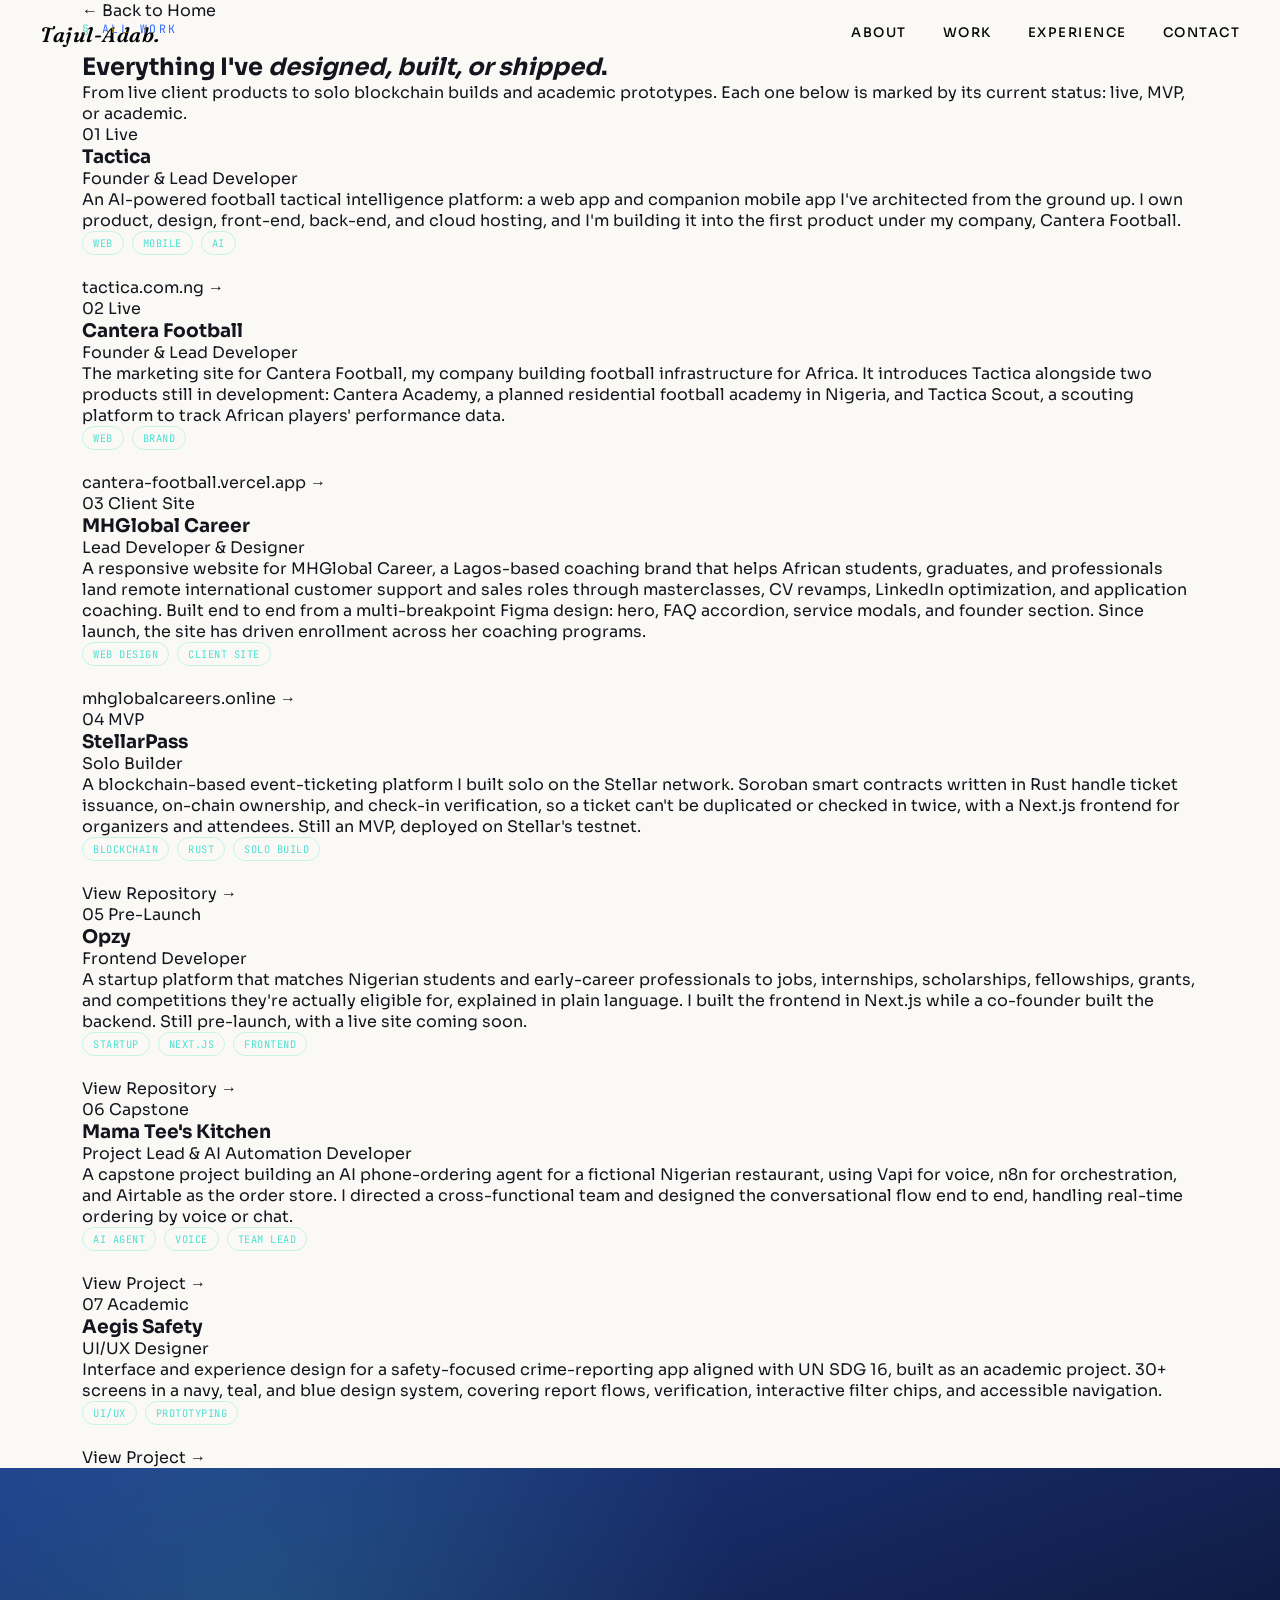
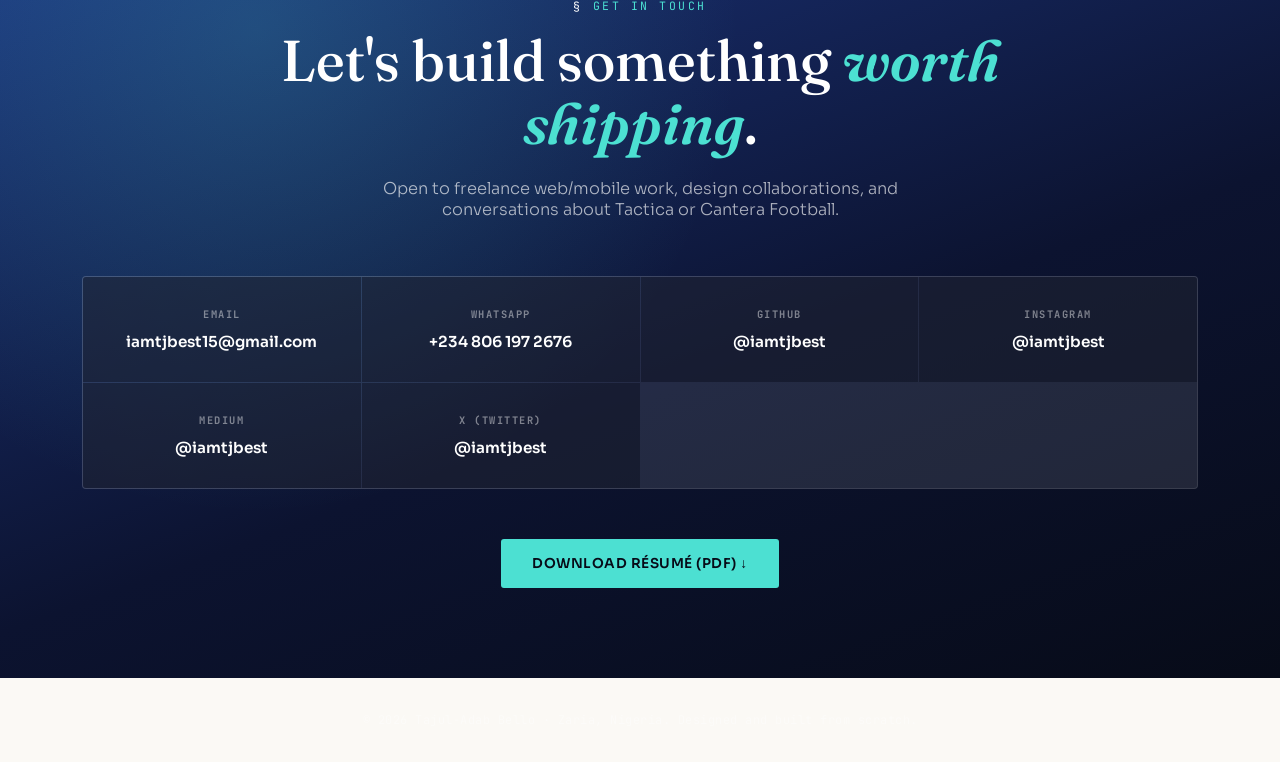
==== work.html @ 855c60cc "Create work.html for portfolio showcase This HTML file serves as a portfolio page showcasing various" ====
<!DOCTYPE html>
<html lang="en">
<head>
<meta charset="UTF-8">
<meta name="viewport" content="width=device-width, initial-scale=1.0">
<title>All Work · Tajul-Adab Bello</title>
<meta name="description" content="Every product Tajul-Adab Bello has designed, built, or shipped: web, mobile, AI automation, and blockchain.">

<link rel="preconnect" href="https://fonts.googleapis.com">
<link rel="preconnect" href="https://fonts.gstatic.com" crossorigin>
<link href="https://fonts.googleapis.com/css2?family=Fraunces:ital,opsz,wght@0,9..144,300;0,9..144,500;0,9..144,700;1,9..144,500;1,9..144,600&family=Sora:wght@300;400;500;600;700&family=JetBrains+Mono:wght@400;500&display=swap" rel="stylesheet">
<link rel="stylesheet" href="style.css">
</head>
<body>

  <nav>
    <a href="index.html#home" class="nav-mark">Tajul-Adab.</a>
    <div class="nav-links">
      <a href="index.html#about">About</a>
      <a href="work.html">Work</a>
      <a href="index.html#experience">Experience</a>
      <a href="index.html#contact">Contact</a>
    </div>
  </nav>

  <!-- WORK HERO -->
  <section class="work-hero">
    <div class="wrap">
      <a href="index.html" class="back-link">← Back to Home</a>
      <div class="kicker">All Work</div>
      <h1>Everything I've <em>designed, built, or shipped</em>.</h1>
      <p>From live client products to solo blockchain builds and academic prototypes. Each one below is marked by its current status: live, MVP, or academic.</p>
    </div>
  </section>

  <!-- WORK LIST -->
  <section class="work-list">
    <div class="wrap">

      <div class="work-item">
        <div class="work-meta">
          <span class="work-num">01</span>
          <span class="work-status is-live">Live</span>
        </div>
        <div class="work-body">
          <h3>Tactica</h3>
          <span class="work-role">Founder &amp; Lead Developer</span>
          <p>An AI-powered football tactical intelligence platform: a web app and companion mobile app I've architected from the ground up. I own product, design, front-end, back-end, and cloud hosting, and I'm building it into the first product under my company, Cantera Football.</p>
          <div class="p-tags"><span>Web</span><span>Mobile</span><span>AI</span></div>
          <a href="http://tactica.com.ng" target="_blank" class="work-link">tactica.com.ng <span>→</span></a>
        </div>
      </div>

      <div class="work-item">
        <div class="work-meta">
          <span class="work-num">02</span>
          <span class="work-status is-live">Live</span>
        </div>
        <div class="work-body">
          <h3>Cantera Football</h3>
          <span class="work-role">Founder &amp; Lead Developer</span>
          <p>The marketing site for Cantera Football, my company building football infrastructure for Africa. It introduces Tactica alongside two products still in development: Cantera Academy, a planned residential football academy in Nigeria, and Tactica Scout, a scouting platform to track African players' performance data.</p>
          <div class="p-tags"><span>Web</span><span>Brand</span></div>
          <a href="https://cantera-football.vercel.app" target="_blank" class="work-link">cantera-football.vercel.app <span>→</span></a>
        </div>
      </div>

      <div class="work-item">
        <div class="work-meta">
          <span class="work-num">03</span>
          <span class="work-status is-live">Client Site</span>
        </div>
        <div class="work-body">
          <h3>MHGlobal Career</h3>
          <span class="work-role">Lead Developer &amp; Designer</span>
          <p>A responsive website for MHGlobal Career, a Lagos-based coaching brand that helps African students, graduates, and professionals land remote international customer support and sales roles through masterclasses, CV revamps, LinkedIn optimization, and application coaching. Built end to end from a multi-breakpoint Figma design: hero, FAQ accordion, service modals, and founder section. Since launch, the site has driven enrollment across her coaching programs.</p>
          <div class="p-tags"><span>Web Design</span><span>Client Site</span></div>
          <a href="https://www.mhglobalcareers.online" target="_blank" class="work-link">mhglobalcareers.online <span>→</span></a>
        </div>
      </div>

      <div class="work-item">
        <div class="work-meta">
          <span class="work-num">04</span>
          <span class="work-status is-mvp">MVP</span>
        </div>
        <div class="work-body">
          <h3>StellarPass</h3>
          <span class="work-role">Solo Builder</span>
          <p>A blockchain-based event-ticketing platform I built solo on the Stellar network. Soroban smart contracts written in Rust handle ticket issuance, on-chain ownership, and check-in verification, so a ticket can't be duplicated or checked in twice, with a Next.js frontend for organizers and attendees. Still an MVP, deployed on Stellar's testnet.</p>
          <div class="p-tags"><span>Blockchain</span><span>Rust</span><span>Solo Build</span></div>
          <a href="https://github.com/iamtjbest/StellarPass" target="_blank" class="work-link">View Repository <span>→</span></a>
        </div>
      </div>

      <div class="work-item">
        <div class="work-meta">
          <span class="work-num">05</span>
          <span class="work-status is-mvp">Pre-Launch</span>
        </div>
        <div class="work-body">
          <h3>Opzy</h3>
          <span class="work-role">Frontend Developer</span>
          <p>A startup platform that matches Nigerian students and early-career professionals to jobs, internships, scholarships, fellowships, grants, and competitions they're actually eligible for, explained in plain language. I built the frontend in Next.js while a co-founder built the backend. Still pre-launch, with a live site coming soon.</p>
          <div class="p-tags"><span>Startup</span><span>Next.js</span><span>Frontend</span></div>
          <a href="https://github.com/iamtjbest/Opzy" target="_blank" class="work-link">View Repository <span>→</span></a>
        </div>
      </div>

      <div class="work-item">
        <div class="work-meta">
          <span class="work-num">06</span>
          <span class="work-status is-mvp">Capstone</span>
        </div>
        <div class="work-body">
          <h3>Mama Tee's Kitchen</h3>
          <span class="work-role">Project Lead &amp; AI Automation Developer</span>
          <p>A capstone project building an AI phone-ordering agent for a fictional Nigerian restaurant, using Vapi for voice, n8n for orchestration, and Airtable as the order store. I directed a cross-functional team and designed the conversational flow end to end, handling real-time ordering by voice or chat.</p>
          <div class="p-tags"><span>AI Agent</span><span>Voice</span><span>Team Lead</span></div>
          <a href="https://mama-tees-kitchen.lovable.app/" target="_blank" class="work-link">View Project <span>→</span></a>
        </div>
      </div>

      <div class="work-item">
        <div class="work-meta">
          <span class="work-num">07</span>
          <span class="work-status is-academic">Academic</span>
        </div>
        <div class="work-body">
          <h3>Aegis Safety</h3>
          <span class="work-role">UI/UX Designer</span>
          <p>Interface and experience design for a safety-focused crime-reporting app aligned with UN SDG 16, built as an academic project. 30+ screens in a navy, teal, and blue design system, covering report flows, verification, interactive filter chips, and accessible navigation.</p>
          <div class="p-tags"><span>UI/UX</span><span>Prototyping</span></div>
          <a href="https://aegissafety.vercel.app/" target="_blank" class="work-link">View Project <span>→</span></a>
        </div>
      </div>

    </div>
  </section>

  <!-- CONTACT -->
  <section class="contact" id="contact">
    <div class="wrap">
      <div class="kicker">Get In Touch</div>
      <h2>Let's build something <em>worth shipping</em>.</h2>
      <p>Open to freelance web/mobile work, design collaborations, and conversations about Tactica or Cantera Football.</p>

      <div class="contact-grid">
        <div class="c-item">
          <h4>Email</h4>
          <a href="mailto:iamtjbest15@gmail.com">iamtjbest15@gmail.com</a>
        </div>
        <div class="c-item">
          <h4>WhatsApp</h4>
          <a href="https://wa.me/2348061972676" target="_blank">+234 806 197 2676</a>
        </div>
        <div class="c-item">
          <h4>GitHub</h4>
          <a href="https://github.com/iamtjbest" target="_blank">@iamtjbest</a>
        </div>
        <div class="c-item">
          <h4>Instagram</h4>
          <a href="https://www.instagram.com/iamtjbest" target="_blank">@iamtjbest</a>
        </div>
        <div class="c-item">
          <h4>Medium</h4>
          <a href="https://medium.com/@iamtjbest" target="_blank">@iamtjbest</a>
        </div>
        <div class="c-item">
          <h4>X (Twitter)</h4>
          <a href="https://x.com/iamtjbest" target="_blank">@iamtjbest</a>
        </div>
      </div>

      <a href="Bello Tajul-Adab Resume.pdf" download class="btn btn-solid">Download Résumé (PDF) ↓</a>
    </div>
  </section>

  <footer>© 2026 Tajul-Adab Bello · Zaria, Nigeria. Designed and built from scratch.</footer>

  <script src="script.js"></script>
</body>
</html>
---- style.css ----
:root{
  /* Core palette */
  --navy-deep:   #070B18;
  --navy:        #0C1330;
  --blue-mid:    #1E3A8A;
  --blue-bright: #2F6BFF;
  --cyan:        #4CE0D2;
  --cream:       #F6F1E7;
  --paper:       #FBF9F5;
  --ink:         #14161F;
  --ink-soft:    #4A4E5C;
  --line:        rgba(20,22,31,0.08);
  --white:       #FFFFFF;

  --serif: 'Fraunces', serif;
  --sans: 'Sora', sans-serif;
  --mono: 'JetBrains Mono', monospace;
}

*{ margin:0; padding:0; box-sizing:border-box; }
html{ scroll-behavior:smooth; }
body{
  font-family: var(--sans);
  color: var(--ink);
  background: var(--paper);
  overflow-x:hidden;
}
img{ max-width:100%; display:block; }
a{ text-decoration:none; color:inherit; }
section{ position:relative; }
.wrap{ max-width:1180px; margin:0 auto; padding:0 32px; }

::selection{ background: var(--cyan); color: var(--navy-deep); }

/* ---------- scroll reveal ---------- */
.reveal{ opacity:0; transform: translateY(28px); transition: opacity .8s ease, transform .8s ease; }
.reveal.in{ opacity:1; transform:none; }
.reveal.d1{ transition-delay:.08s; }
.reveal.d2{ transition-delay:.16s; }
.reveal.d3{ transition-delay:.24s; }
.reveal.d4{ transition-delay:.32s; }

/* ---------- NAV ---------- */
nav{
  position:fixed; top:0; left:0; right:0; z-index:200;
  display:flex; align-items:center; justify-content:space-between;
  padding: 22px 40px;
  mix-blend-mode: difference;
}
.nav-mark{
  font-family: var(--serif); font-style:italic; font-weight:600;
  font-size:1.3rem; color:#fff; letter-spacing:.5px;
}
.nav-links{ display:flex; gap:36px; }
.nav-links a{
  color:#fff; font-size:.82rem; letter-spacing:1.5px; text-transform:uppercase;
  font-weight:500; position:relative; padding-bottom:4px;
}
.nav-links a::after{
  content:''; position:absolute; left:0; bottom:0; height:1px; width:0;
  background:#fff; transition:width .3s ease;
}
.nav-links a:hover::after{ width:100%; }

/* ---------- HERO ---------- */
.hero{
  min-height: 100vh;
  background:
    radial-gradient(circle at 82% 12%, rgba(76,224,210,0.16), transparent 40%),
    radial-gradient(circle at 10% 85%, rgba(47,107,255,0.35), transparent 45%),
    linear-gradient(155deg, var(--navy-deep) 0%, var(--navy) 45%, var(--blue-mid) 100%);
  color:#fff;
  display:flex;
  align-items:center;
  padding: 140px 0 100px;
  overflow:hidden;
}

/* tactical pitch-line motif */
.pitch-lines{
  position:absolute; inset:0; z-index:0; opacity:.5; pointer-events:none;
}

.hero .wrap{
  position:relative; z-index:2;
  display:grid;
  grid-template-columns: 1.15fr 0.85fr;
  gap: 60px;
  align-items:center;
}

.eyebrow{
  display:inline-flex; align-items:center; gap:10px;
  font-family: var(--mono); font-size:.72rem; letter-spacing:2px; text-transform:uppercase;
  color: var(--cyan); margin-bottom:26px;
}
.eyebrow::before{
  content:''; width:26px; height:1px; background: var(--cyan);
}

.hero h1{
  font-family: var(--serif);
  font-weight:500;
  font-size: clamp(2.6rem, 5.4vw, 4.6rem);
  line-height: 1.03;
  letter-spacing:-1px;
  margin-bottom: 26px;
}
.hero h1 em{
  font-style:italic; font-weight:600;
  background: linear-gradient(100deg, #fff 10%, var(--cyan) 60%, #9fd8ff 100%);
  -webkit-background-clip:text; -webkit-text-fill-color:transparent; background-clip:text;
}

.hero-bio{
  font-size:1.05rem;
  color: rgba(255,255,255,0.72);
  max-width: 520px;
  line-height:1.75;
  margin-bottom: 40px;
  font-weight:300;
}

.hero-ctas{ display:flex; gap:16px; flex-wrap:wrap; margin-bottom:52px; }
.btn{
  display:inline-flex; align-items:center; gap:10px;
  padding: 15px 30px;
  font-size:.85rem; font-weight:600; letter-spacing:.5px; text-transform:uppercase;
  border-radius: 3px;
  border: 1px solid transparent;
  cursor:pointer;
  transition: all .3s ease;
}
.btn-solid{
  background: var(--cyan); color: var(--navy-deep);
}
.btn-solid:hover{ background:#fff; transform: translateY(-3px); }
.btn-ghost{
  border-color: rgba(255,255,255,0.3); color:#fff;
}
.btn-ghost:hover{ border-color:#fff; background:rgba(255,255,255,0.08); transform: translateY(-3px); }

.hero-stats{
  display:flex; gap: 42px;
  border-top: 1px solid rgba(255,255,255,0.15);
  padding-top: 26px;
}
.hero-stats div strong{
  display:block; font-family: var(--serif); font-size:1.7rem; font-weight:600; color:#fff;
}
.hero-stats div span{
  font-family: var(--mono); font-size:.7rem; letter-spacing:1px; text-transform:uppercase;
  color: rgba(255,255,255,0.55);
}

/* Photo frame */
.photo-frame{
  position:relative;
  aspect-ratio: 4/5;
  border-radius: 6px;
  background: linear-gradient(160deg, rgba(255,255,255,0.08), rgba(255,255,255,0.02));
  border: 1px solid rgba(255,255,255,0.15);
  display:flex; align-items:center; justify-content:center;
  overflow:hidden;
}
.photo-frame::before{
  content:''; position:absolute; inset:0;
  background: linear-gradient(155deg, rgba(76,224,210,0.25), transparent 55%);
  z-index:1;
}
.photo-frame img{
  width:100%; height:100%; object-fit:cover;
  filter: grayscale(15%) contrast(1.05);
}
.photo-placeholder{
  width:100%; height:100%;
  display:flex; flex-direction:column; align-items:center; justify-content:center;
  font-family: var(--serif); font-style:italic; font-weight:600;
  color: rgba(255,255,255,0.85);
  text-align:center; gap:14px; padding: 20px;
}
.photo-placeholder .initials{
  font-size: 4.5rem; line-height:1;
  background: linear-gradient(135deg, #fff, var(--cyan));
  -webkit-background-clip:text; -webkit-text-fill-color:transparent; background-clip:text;
}
.photo-placeholder small{
  font-family: var(--mono); font-style:normal; font-weight:400;
  font-size:.68rem; letter-spacing:1px; text-transform:uppercase;
  color: rgba(255,255,255,0.45); max-width:220px; line-height:1.5;
}
.frame-tag{
  position:absolute; bottom:16px; left:16px; right:16px; z-index:2;
  display:flex; justify-content:space-between; align-items:flex-end;
}
.frame-tag span{
  font-family: var(--mono); font-size:.68rem; color: rgba(255,255,255,0.6); letter-spacing:.5px;
}
.status-dot{
  display:inline-flex; align-items:center; gap:6px;
  font-family:var(--mono); font-size:.68rem; color:#9effe9;
}
.status-dot::before{
  content:''; width:6px; height:6px; border-radius:50%; background:#4CE0D2;
  box-shadow: 0 0 8px #4CE0D2;
  animation: pulse 2s infinite;
}
@keyframes pulse{ 0%,100%{opacity:1;} 50%{opacity:.35;} }

/* ---------- marquee ---------- */
.marquee-band{
  background: var(--ink);
  color: var(--cream);
  padding: 16px 0;
  overflow:hidden;
  white-space:nowrap;
  border-top: 1px solid rgba(255,255,255,0.06);
}
.marquee-track{
  display:inline-flex;
  animation: scroll 32s linear infinite;
}
.marquee-track span{
  font-family: var(--mono);
  font-size:.85rem;
  letter-spacing:1.5px;
  text-transform:uppercase;
  padding: 0 28px;
  color: rgba(246,241,231,0.75);
}
.marquee-track span em{ color: var(--cyan); font-style:normal; }
@keyframes scroll{ from{transform:translateX(0);} to{transform:translateX(-50%);} }

/* ---------- section headers ---------- */
.kicker{
  font-family: var(--mono); font-size:.72rem; letter-spacing:2.5px; text-transform:uppercase;
  color: var(--blue-bright); margin-bottom:16px; display:flex; align-items:center; gap:10px;
}
.kicker::before{ content:'§'; color:var(--cyan); }
.section-head{
  font-family: var(--serif); font-weight:500;
  font-size: clamp(2rem, 3.6vw, 3rem);
  letter-spacing:-0.5px;
  margin-bottom: 20px;
  max-width: 620px;
}
.section-head em{ font-style:italic; font-weight:600; color: var(--blue-mid); }

/* ---------- ABOUT / STRENGTHS ---------- */
.about{
  background: var(--paper);
  padding: 130px 0;
}
.about-grid{
  display:grid; grid-template-columns: 1fr 1fr;
  gap: 70px;
  margin-top: 60px;
}
.about-copy p{
  color: var(--ink-soft);
  font-size: 1.02rem;
  line-height:1.85;
  margin-bottom: 20px;
  font-weight:300;
}
.strength{ margin-bottom: 26px; }
.strength-top{
  display:flex; justify-content:space-between; align-items:baseline;
  margin-bottom:8px;
}
.strength-top span:first-child{
  font-weight:600; font-size:.95rem;
}
.strength-top span:last-child{
  font-family: var(--mono); font-size:.7rem; color: var(--ink-soft); text-transform:uppercase; letter-spacing:1px;
}
.bar-track{
  height:6px; background: var(--line); border-radius:6px; overflow:hidden;
}
.bar-fill{
  height:100%; border-radius:6px;
  background: linear-gradient(90deg, var(--blue-mid), var(--cyan));
  width:0%;
  transition: width 1.4s cubic-bezier(.16,1,.3,1);
}
.bar-fill.in{ }

/* ---------- PROJECTS (dark) ---------- */
.projects{
  background: var(--navy-deep);
  color: #fff;
  padding: 130px 0;
  position:relative;
}
.projects .kicker{ color: var(--cyan); }
.projects .kicker::before{ color:#fff; }
.projects .section-head{ color:#fff; }
.projects .section-head em{ color: var(--cyan); }

.project-grid{
  display:grid;
  grid-template-columns: repeat(2, 1fr);
  gap: 24px;
  margin-top: 60px;
}
.p-card{
  background: rgba(255,255,255,0.03);
  border: 1px solid rgba(255,255,255,0.08);
  border-radius: 4px;
  padding: 36px;
  position:relative;
  overflow:hidden;
  transition: transform .4s ease, border-color .4s ease, background .4s ease;
}
.p-card:hover{
  transform: translateY(-6px);
  border-color: rgba(76,224,210,0.4);
  background: rgba(255,255,255,0.05);
}
.p-card .p-num{
  font-family: var(--mono); font-size:.75rem; color: rgba(255,255,255,0.35);
  margin-bottom:20px; display:block;
}
.p-card h3{
  font-family: var(--serif); font-weight:500; font-size:1.6rem;
  margin-bottom:12px;
}
.p-card p{
  color: rgba(255,255,255,0.6); font-size:.92rem; line-height:1.7;
  font-weight:300; margin-bottom: 22px;
}
.p-tags{ display:flex; gap:8px; flex-wrap:wrap; margin-bottom:22px; }
.p-tags span{
  font-family: var(--mono); font-size:.65rem; letter-spacing:.5px; text-transform:uppercase;
  color: var(--cyan); border:1px solid rgba(76,224,210,0.3); padding:4px 10px; border-radius:20px;
}
.p-link{
  font-size:.82rem; font-weight:600; letter-spacing:.5px; text-transform:uppercase;
  color:#fff; display:inline-flex; align-items:center; gap:8px;
}
.p-link span{ transition: transform .3s ease; }
.p-card:hover .p-link span{ transform: translateX(6px); }

.p-card.accent-1{ border-color: rgba(47,107,255,0.25); }
.p-card.accent-2{ border-color: rgba(76,224,210,0.2); }

/* ---------- EXPERIENCE (light warm) ---------- */
.experience{
  background: var(--cream);
  padding: 130px 0;
}
.timeline{ margin-top: 60px; }
.t-item{
  display:grid;
  grid-template-columns: 160px 1fr;
  gap: 40px;
  padding: 34px 0;
  border-top: 1px solid var(--line);
}
.t-item:last-child{ border-bottom: 1px solid var(--line); }
.t-date{
  font-family: var(--mono); font-size:.78rem; letter-spacing:.5px;
  color: var(--blue-mid); font-weight:500; padding-top:4px;
}
.t-role{ font-family: var(--serif); font-weight:600; font-size:1.25rem; margin-bottom:6px; }
.t-org{
  font-family: var(--mono); font-size:.75rem; text-transform:uppercase; letter-spacing:1px;
  color: var(--ink-soft); margin-bottom: 14px; display:block;
}
.t-item p{ color: var(--ink-soft); font-size:.95rem; line-height:1.75; font-weight:300; max-width:640px; }

/* ---------- CONTACT (gradient bookend) ---------- */
.contact{
  background:
    radial-gradient(circle at 20% 20%, rgba(76,224,210,0.18), transparent 40%),
    linear-gradient(160deg, var(--blue-mid) 0%, var(--navy) 60%, var(--navy-deep) 100%);
  color:#fff;
  padding: 130px 0 90px;
  text-align:center;
}
.contact .kicker{ justify-content:center; color: var(--cyan); }
.contact .kicker::before{ color:#fff; }
.contact h2{
  font-family: var(--serif); font-weight:500;
  font-size: clamp(2.2rem, 5vw, 3.6rem);
  max-width: 780px; margin: 0 auto 22px;
  line-height:1.1;
}
.contact h2 em{ font-style:italic; font-weight:600; color: var(--cyan); }
.contact > .wrap > p{
  color: rgba(255,255,255,0.65); max-width:520px; margin: 0 auto 56px;
  font-weight:300; font-size:1.02rem;
}

.contact-grid{
  display:grid; grid-template-columns: repeat(4, 1fr);
  gap: 1px;
  background: rgba(255,255,255,0.1);
  border: 1px solid rgba(255,255,255,0.1);
  border-radius: 4px;
  overflow:hidden;
  margin-bottom: 50px;
}
.c-item{
  background: rgba(10,14,30,0.5);
  padding: 30px 20px;
  transition: background .3s ease;
}
.c-item:hover{ background: rgba(255,255,255,0.06); }
.c-item h4{
  font-family: var(--mono); font-size:.65rem; text-transform:uppercase; letter-spacing:1.5px;
  color: rgba(255,255,255,0.45); margin-bottom:10px;
}
.c-item a, .c-item p{
  font-size:.95rem; font-weight:600; word-break:break-word;
}
.c-item a:hover{ color: var(--cyan); }

footer{
  text-align:center; padding: 34px 20px;
  color: rgba(255,255,255,0.4);
  font-family: var(--mono); font-size:.75rem; letter-spacing:.5px;
}

/* ---------- responsive ---------- */
@media (max-width: 900px){
  nav{ padding:18px 22px; }
  .nav-links{ gap:20px; }
  .hero{ padding: 120px 0 70px; }
  .hero .wrap{ grid-template-columns: 1fr; gap:50px; }
  .photo-frame{ max-width: 320px; margin: 0 auto; aspect-ratio: 1/1; order:-1; }
  .about-grid{ grid-template-columns: 1fr; gap:40px; }
  .project-grid{ grid-template-columns: 1fr; }
  .contact-grid{ grid-template-columns: repeat(2, 1fr); }
  .t-item{ grid-template-columns: 1fr; gap:10px; }
  .hero-stats{ flex-wrap:wrap; gap:26px; }
  .wrap{ padding: 0 22px; }
}
@media (max-width: 480px){
  .nav-links a:nth-child(3), .nav-links a:nth-child(4){ display:none; }
  .contact-grid{ grid-template-columns: 1fr; }
}
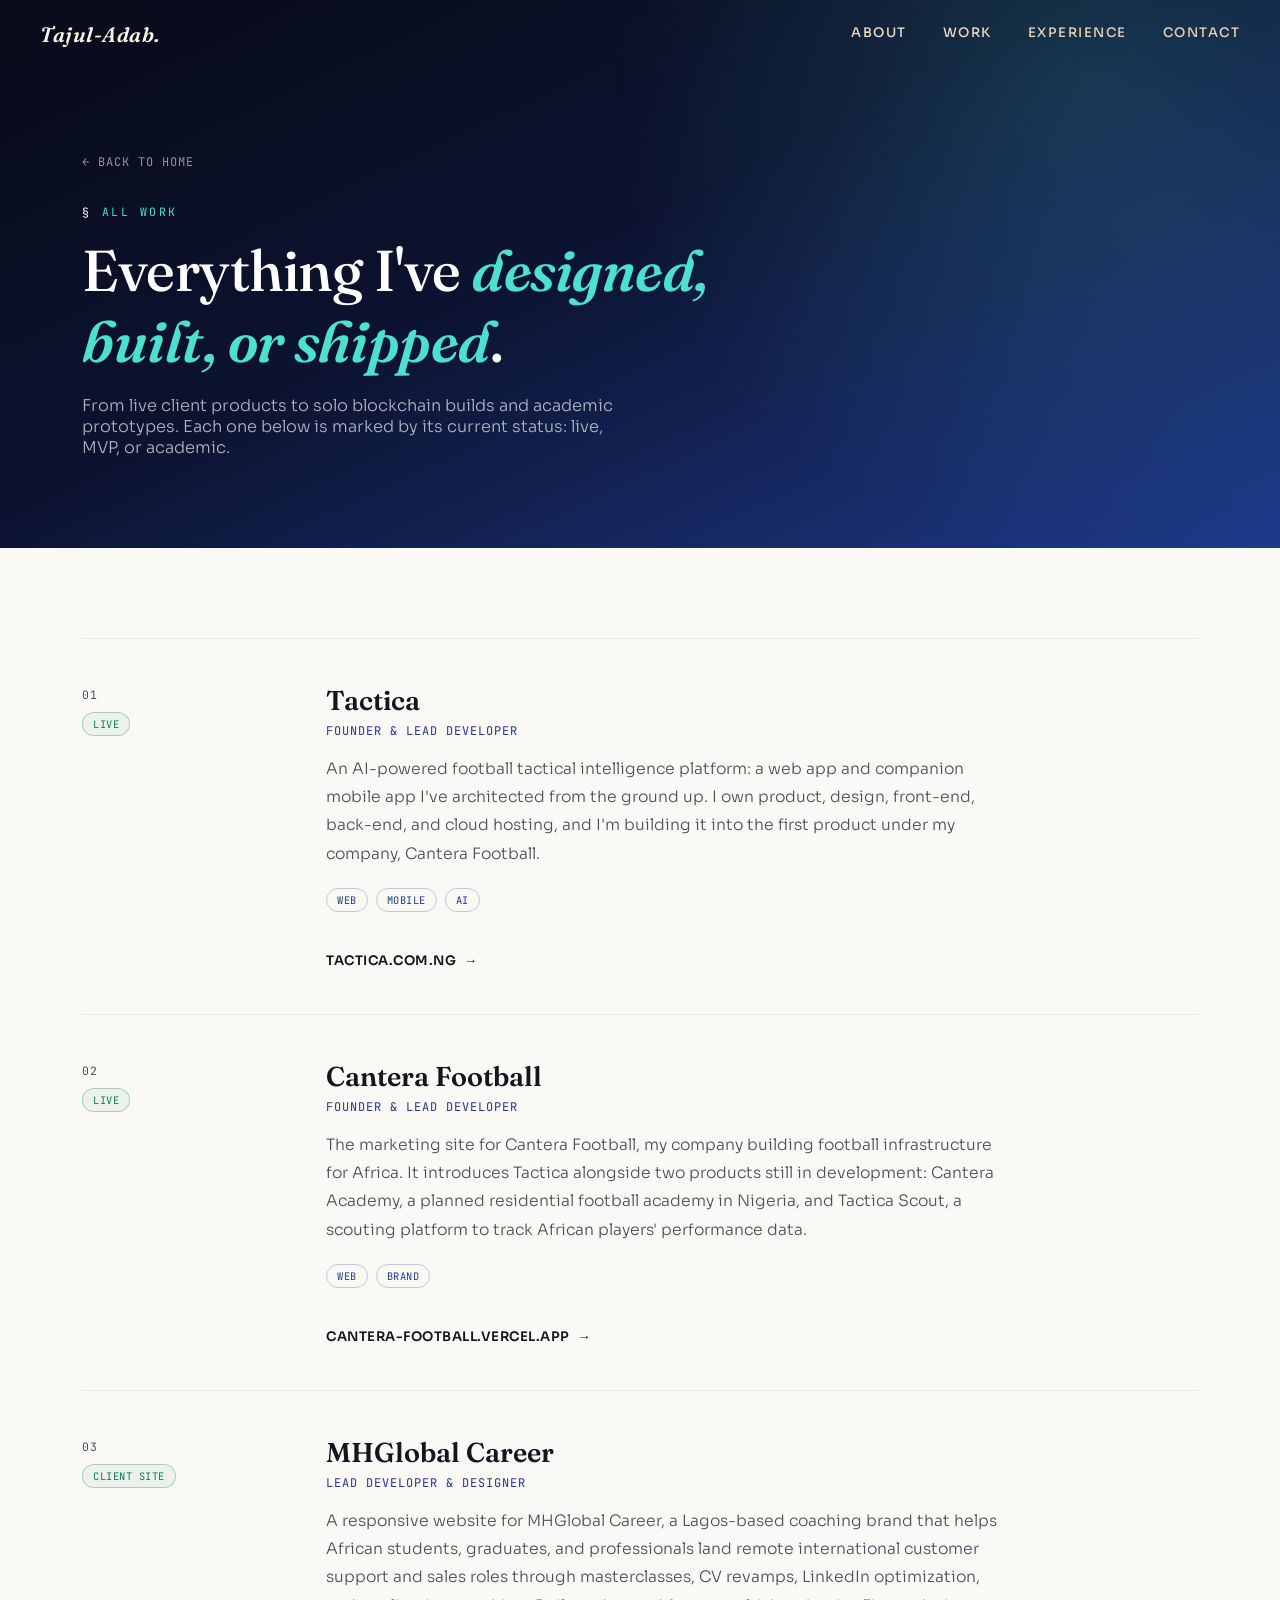
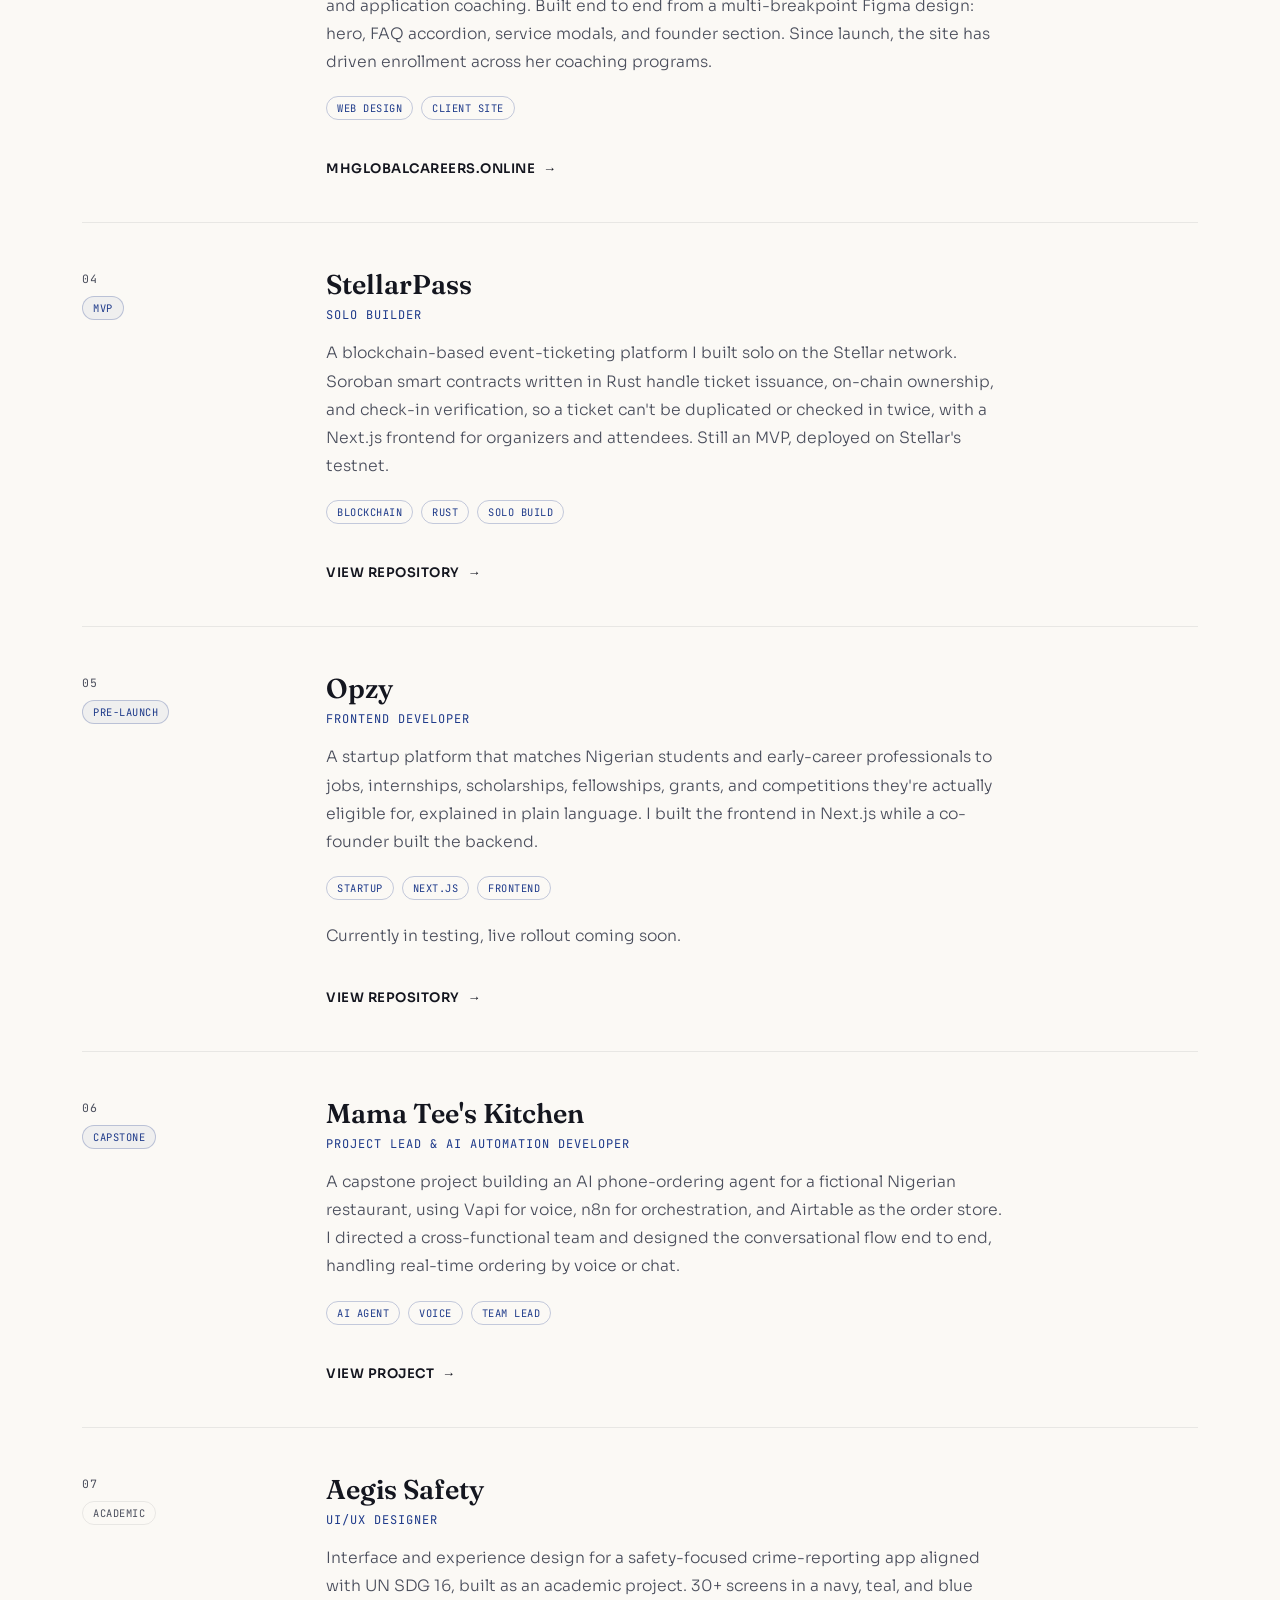
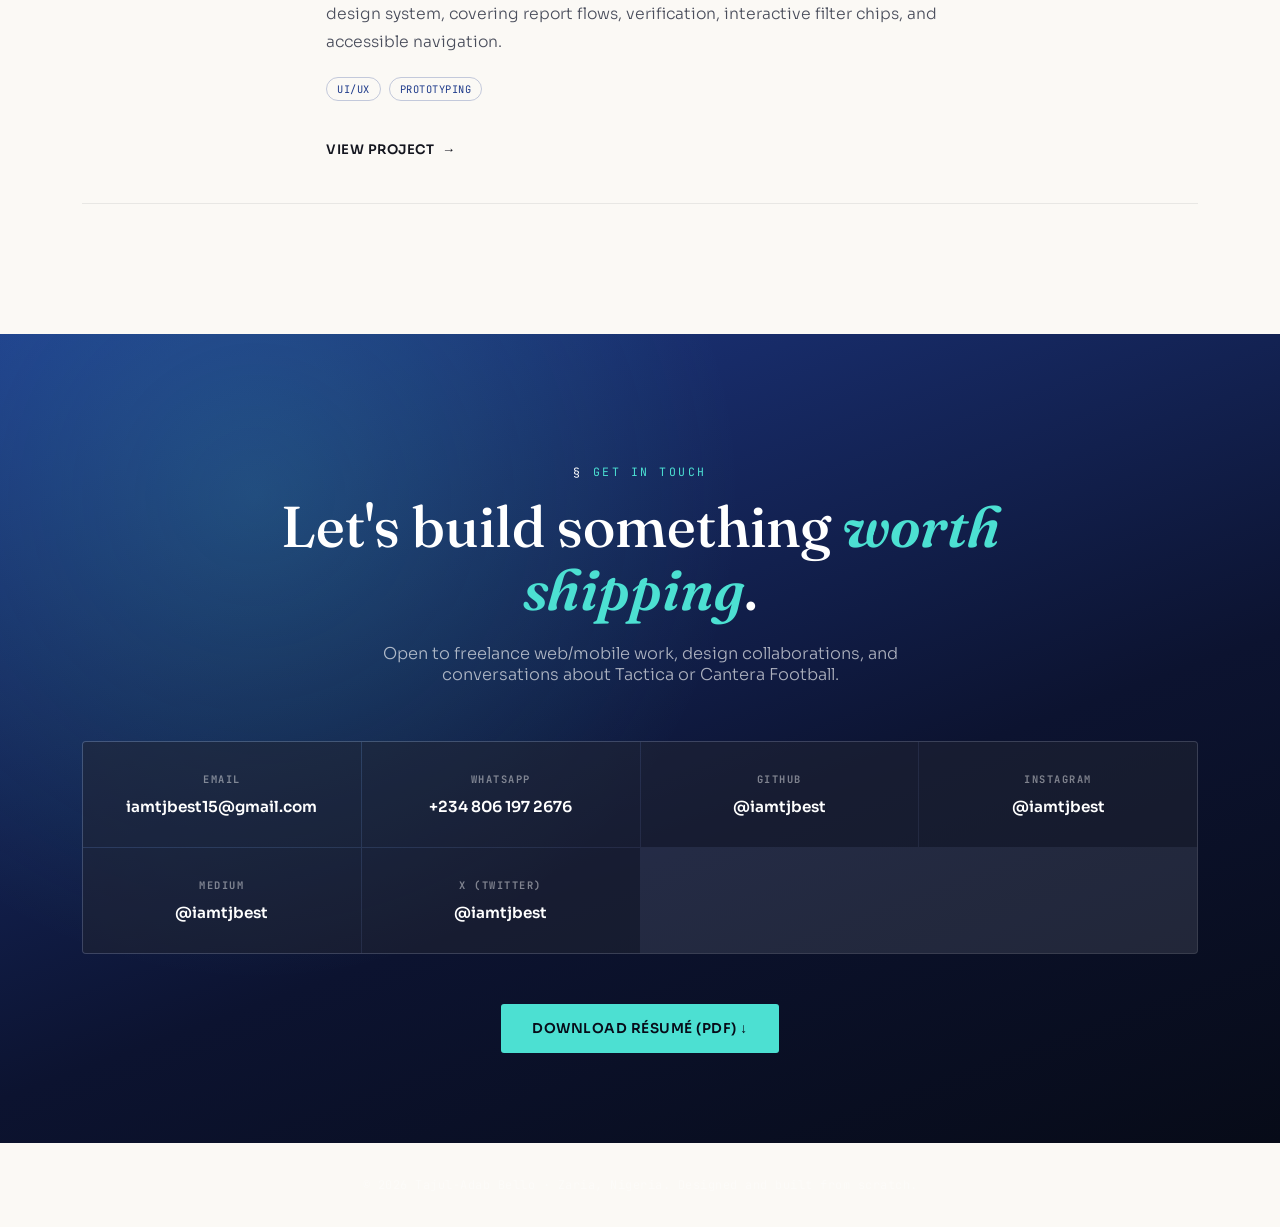
==== commit c4736fd2: "Revise project details and include testing status Updated project description and added testing note" ====
--- a/work.html
+++ b/work.html
@@ -101,8 +101,9 @@
         <div class="work-body">
           <h3>Opzy</h3>
           <span class="work-role">Frontend Developer</span>
-          <p>A startup platform that matches Nigerian students and early-career professionals to jobs, internships, scholarships, fellowships, grants, and competitions they're actually eligible for, explained in plain language. I built the frontend in Next.js while a co-founder built the backend. Still pre-launch, with a live site coming soon.</p>
+          <p>A startup platform that matches Nigerian students and early-career professionals to jobs, internships, scholarships, fellowships, grants, and competitions they're actually eligible for, explained in plain language. I built the frontend in Next.js while a co-founder built the backend.</p>
           <div class="p-tags"><span>Startup</span><span>Next.js</span><span>Frontend</span></div>
+          <p class="testing-note"><span class="pulse-dot"></span>Currently in testing, live rollout coming soon.</p>
           <a href="https://github.com/iamtjbest/Opzy" target="_blank" class="work-link">View Repository <span>→</span></a>
         </div>
       </div>
--- a/style.css
+++ b/style.css
@@ -263,27 +263,34 @@
   margin-bottom: 20px;
   font-weight:300;
 }
-.strength{ margin-bottom: 26px; }
-.strength-top{
-  display:flex; justify-content:space-between; align-items:baseline;
-  margin-bottom:8px;
-}
-.strength-top span:first-child{
-  font-weight:600; font-size:.95rem;
-}
-.strength-top span:last-child{
-  font-family: var(--mono); font-size:.7rem; color: var(--ink-soft); text-transform:uppercase; letter-spacing:1px;
-}
-.bar-track{
-  height:6px; background: var(--line); border-radius:6px; overflow:hidden;
-}
-.bar-fill{
-  height:100%; border-radius:6px;
-  background: linear-gradient(90deg, var(--blue-mid), var(--cyan));
-  width:0%;
-  transition: width 1.4s cubic-bezier(.16,1,.3,1);
-}
-.bar-fill.in{ }
+.skills-grid{
+  display:grid;
+  grid-template-columns: repeat(2, 1fr);
+  gap: 18px;
+}
+.skill-tile{
+  padding: 22px 20px;
+  border: 1px solid var(--line);
+  border-radius: 6px;
+  background: var(--white);
+  transition: border-color .3s ease, transform .3s ease;
+}
+.skill-tile:hover{
+  border-color: var(--blue-bright);
+  transform: translateY(-3px);
+}
+.skill-icon{
+  width: 24px; height: 24px;
+  color: var(--blue-mid);
+  margin-bottom: 14px;
+}
+.skill-tile h4{
+  font-family: var(--serif); font-weight:600; font-size:.98rem;
+  margin-bottom: 8px; letter-spacing:-0.2px; line-height:1.3;
+}
+.skill-tile p{
+  color: var(--ink-soft); font-size:.85rem; line-height:1.6; font-weight:300;
+}
 
 /* ---------- PROJECTS (dark) ---------- */
 .projects{
@@ -343,6 +350,82 @@
 
 .p-card.accent-1{ border-color: rgba(47,107,255,0.25); }
 .p-card.accent-2{ border-color: rgba(76,224,210,0.2); }
+
+.view-all-wrap{ text-align:center; margin-top: 54px; }
+
+/* ---------- WORK PAGE (all work) ---------- */
+.work-hero{
+  background:
+    radial-gradient(circle at 85% 15%, rgba(76,224,210,0.16), transparent 40%),
+    linear-gradient(155deg, var(--navy-deep) 0%, var(--navy) 45%, var(--blue-mid) 100%);
+  color:#fff;
+  padding: 150px 0 90px;
+}
+.work-hero .kicker{ color: var(--cyan); }
+.work-hero .kicker::before{ color:#fff; }
+.work-hero h1{
+  font-family: var(--serif); font-weight:500;
+  font-size: clamp(2.2rem, 4.6vw, 3.6rem);
+  letter-spacing:-0.5px; max-width:700px; margin-bottom:18px;
+}
+.work-hero h1 em{ font-style:italic; font-weight:600; color: var(--cyan); }
+.work-hero p{
+  color: rgba(255,255,255,0.68); max-width:560px; font-weight:300; font-size:1.02rem;
+}
+.back-link{
+  display:inline-flex; align-items:center; gap:8px;
+  font-family: var(--mono); font-size:.75rem; letter-spacing:1px; text-transform:uppercase;
+  color: rgba(255,255,255,0.55); margin-bottom: 34px;
+}
+.back-link:hover{ color:#fff; }
+
+.work-list{
+  background: var(--paper);
+  padding: 90px 0 130px;
+}
+.work-item{
+  display:grid;
+  grid-template-columns: 200px 1fr;
+  gap: 44px;
+  padding: 44px 0;
+  border-top: 1px solid var(--line);
+}
+.work-list .work-item:last-child{ border-bottom: 1px solid var(--line); }
+.work-meta{ padding-top:4px; }
+.work-num{
+  font-family: var(--mono); font-size:.72rem; color: var(--ink-soft);
+  letter-spacing:1px; display:block; margin-bottom:10px;
+}
+.work-status{
+  display:inline-block; font-family: var(--mono); font-size:.65rem;
+  letter-spacing:.5px; text-transform:uppercase;
+  padding: 4px 10px; border-radius:20px;
+  border: 1px solid var(--line); color: var(--ink-soft);
+}
+.work-status.is-live{ color:#0a7a5c; border-color: rgba(10,122,92,0.3); background: rgba(10,122,92,0.06); }
+.work-status.is-mvp{ color: var(--blue-mid); border-color: rgba(30,58,138,0.25); background: rgba(30,58,138,0.05); }
+.work-status.is-academic{ color: var(--ink-soft); }
+
+.work-body h3{
+  font-family: var(--serif); font-weight:600; font-size:1.7rem; margin-bottom:6px;
+}
+.work-role{
+  font-family: var(--mono); font-size:.75rem; text-transform:uppercase; letter-spacing:1px;
+  color: var(--blue-mid); display:block; margin-bottom:16px;
+}
+.work-body p{
+  color: var(--ink-soft); font-size:.98rem; line-height:1.8; font-weight:300;
+  max-width: 680px; margin-bottom: 20px;
+}
+.work-body .p-tags span{
+  color: var(--blue-mid); border-color: rgba(30,58,138,0.25);
+}
+.work-link{
+  font-size:.82rem; font-weight:600; letter-spacing:.5px; text-transform:uppercase;
+  color: var(--ink); display:inline-flex; align-items:center; gap:8px; margin-top:18px;
+}
+.work-link span{ transition: transform .3s ease; }
+.work-link:hover span{ transform: translateX(6px); }
 
 /* ---------- EXPERIENCE (light warm) ---------- */
 .experience{
@@ -433,8 +516,12 @@
   .project-grid{ grid-template-columns: 1fr; }
   .contact-grid{ grid-template-columns: repeat(2, 1fr); }
   .t-item{ grid-template-columns: 1fr; gap:10px; }
+  .work-item{ grid-template-columns: 1fr; gap:14px; }
   .hero-stats{ flex-wrap:wrap; gap:26px; }
   .wrap{ padding: 0 22px; }
+}
+@media (max-width: 600px){
+  .skills-grid{ grid-template-columns: 1fr; }
 }
 @media (max-width: 480px){
   .nav-links a:nth-child(3), .nav-links a:nth-child(4){ display:none; }
